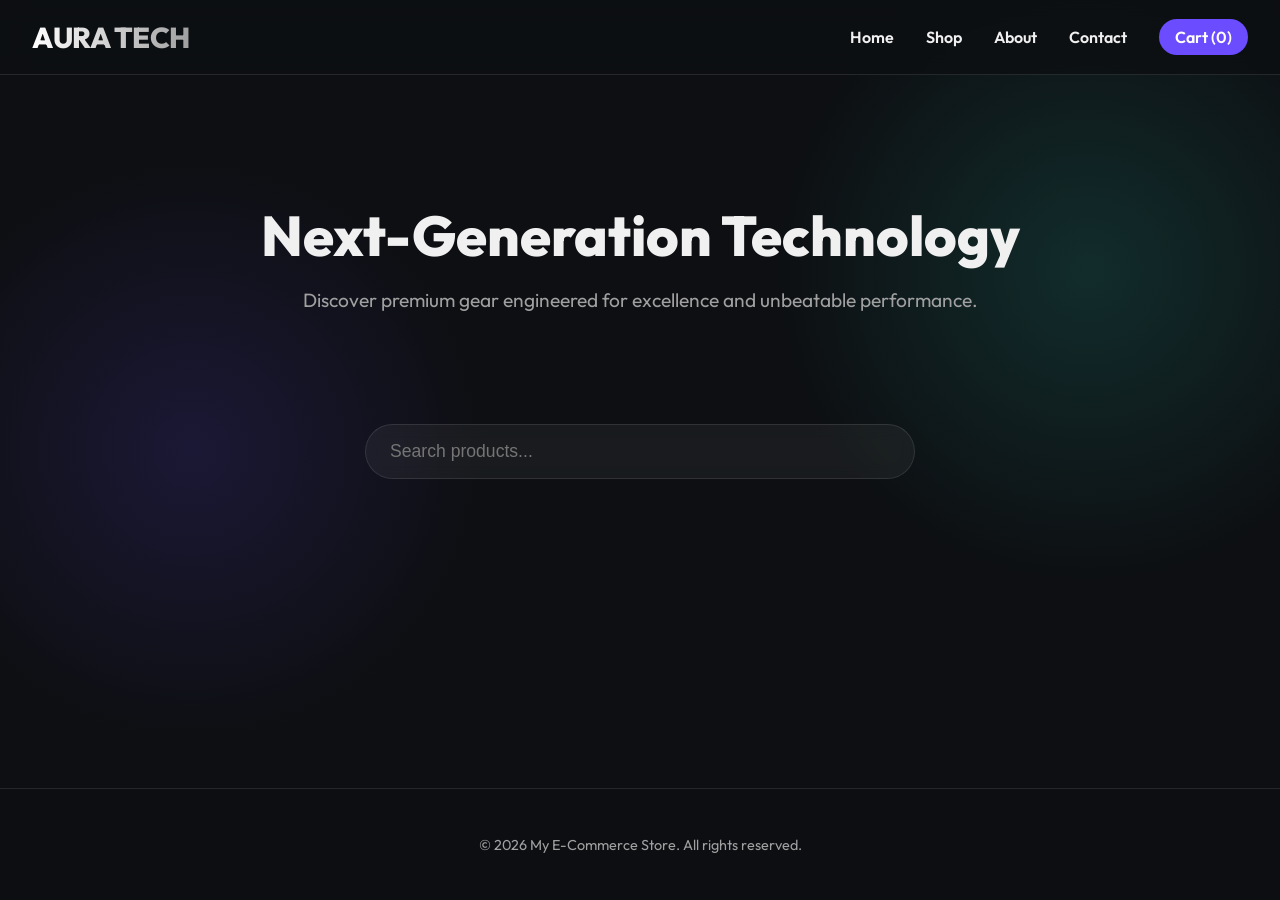
==== E-Commerce-Webpage/index.html @ e9133cf7 "UI Basic" ====
<!DOCTYPE html>
<html lang="en">
<head>
    <meta charset="UTF-8">
    <meta name="viewport" content="width=device-width, initial-scale=1.0">
    <title>My E-Commerce Store</title>
    <link rel="stylesheet" href="style.css">
</head>
<body>
    <header>
        <h1>AURA TECH</h1>
        <button id="menu-toggle" aria-label="Toggle menu">☰</button>
        <nav>
            <ul id="nav-list">
                <li><a href="index.html">Home</a></li>
                <li><a href="index.html#shop">Shop</a></li>
                <li><a href="#">About</a></li>
                <li><a href="#">Contact</a></li>
                <li><a href="cart.html" id="cart-link">Cart (0)</a></li>
            </ul>
        </nav>
    </header>

    <section class="hero">
        <h2>Next-Generation Technology</h2>
        <p>Discover premium gear engineered for excellence and unbeatable performance.</p>
    </section>

    <section id="shop" class="search">
        <input type="text" id="search-input" placeholder="Search products...">
    </section>

    <section class="products" id="product-list">
        <!-- products rendered by script.js -->
    </section>

    <footer>
        <p>&copy; 2026 My E-Commerce Store. All rights reserved.</p>
    </footer>
    <script src="script.js"></script>
</body>
</html>
---- E-Commerce-Webpage/style.css ----
@import url('https://fonts.googleapis.com/css2?family=Outfit:wght@300;400;600;800&display=swap');

:root {
    --bg-color: #0d0f12;
    --card-bg: rgba(255, 255, 255, 0.05);
    --text-main: #f0f0f0;
    --text-muted: #a0a0a0;
    --accent: #6b4cff;
    --accent-hover: #8e73ff;
    --glass-border: rgba(255, 255, 255, 0.1);
    --glass-shadow: 0 8px 32px 0 rgba(0, 0, 0, 0.37);
}

body {
    font-family: 'Outfit', sans-serif;
    margin: 0;
    padding: 0;
    background: var(--bg-color);
    background-image: radial-gradient(circle at 15% 50%, rgba(107, 76, 255, 0.15), transparent 25%),
                      radial-gradient(circle at 85% 30%, rgba(45, 212, 191, 0.15), transparent 25%);
    background-attachment: fixed;
    color: var(--text-main);
    min-height: 100vh;
    display: flex;
    flex-direction: column;
}

header {
    background: rgba(13, 15, 18, 0.8);
    backdrop-filter: blur(12px);
    -webkit-backdrop-filter: blur(12px);
    border-bottom: 1px solid var(--glass-border);
    padding: 1.2rem 2rem;
    display: flex;
    justify-content: space-between;
    align-items: center;
    position: sticky;
    top: 0;
    z-index: 100;
}

header h1 {
    margin: 0;
    font-size: 1.8rem;
    font-weight: 800;
    background: linear-gradient(to right, #fff, #a0a0a0);
    -webkit-background-clip: text;
    -webkit-text-fill-color: transparent;
    letter-spacing: -0.5px;
}

nav ul {
    list-style: none;
    margin: 0;
    padding: 0;
    display: flex;
    align-items: center;
    gap: 2rem;
}

nav a {
    color: var(--text-main);
    text-decoration: none;
    font-weight: 600;
    font-size: 1rem;
    transition: color 0.3s ease;
    position: relative;
}

nav a::after {
    content: '';
    position: absolute;
    width: 0;
    height: 2px;
    bottom: -4px;
    left: 0;
    background-color: var(--accent);
    transition: width 0.3s ease;
}

nav a:hover::after {
    width: 100%;
}

nav a:hover {
    color: var(--accent-hover);
}

#cart-link {
    background: var(--accent);
    padding: 0.5rem 1rem;
    border-radius: 20px;
    color: #fff;
}

#cart-link::after {
    display: none;
}

#cart-link:hover {
    background: var(--accent-hover);
    color: #fff;
    transform: translateY(-2px);
}

.hero {
    padding: 5rem 2rem;
    text-align: center;
    max-width: 800px;
    margin: 0 auto;
}

.hero h2 {
    font-size: 3.5rem;
    font-weight: 800;
    margin-bottom: 1rem;
    line-height: 1.2;
}

.hero p {
    font-size: 1.2rem;
    color: var(--text-muted);
    margin-bottom: 2rem;
}

.search {
    text-align: center;
    padding: 0 2rem 3rem;
}

#search-input {
    width: 100%;
    max-width: 500px;
    padding: 1rem 1.5rem;
    font-size: 1.1rem;
    background: var(--card-bg);
    border: 1px solid var(--glass-border);
    border-radius: 30px;
    color: var(--text-main);
    backdrop-filter: blur(8px);
    transition: all 0.3s ease;
    outline: none;
}

#search-input:focus {
    border-color: var(--accent);
    box-shadow: 0 0 15px rgba(107, 76, 255, 0.3);
}

.products {
    display: grid;
    grid-template-columns: repeat(auto-fill, minmax(280px, 1fr));
    gap: 2rem;
    padding: 0 2rem 4rem;
    max-width: 1400px;
    margin: 0 auto;
    flex-grow: 1;
}

.product {
    background: var(--card-bg);
    border: 1px solid var(--glass-border);
    border-radius: 16px;
    padding: 1.5rem;
    text-align: center;
    backdrop-filter: blur(10px);
    box-shadow: var(--glass-shadow);
    transition: transform 0.4s ease, box-shadow 0.4s ease;
    display: flex;
    flex-direction: column;
}

.product:hover {
    transform: translateY(-10px);
    box-shadow: 0 15px 35px rgba(0, 0, 0, 0.5);
    border-color: rgba(255, 255, 255, 0.2);
}

.product img {
    max-width: 100%;
    height: 200px;
    object-fit: cover;
    border-radius: 12px;
    margin-bottom: 1.5rem;
    transition: transform 0.4s ease;
}

.product:hover img {
    transform: scale(1.05);
}

.product h3 {
    margin: 0 0 0.5rem;
    font-size: 1.2rem;
    font-weight: 600;
}

.product p {
    color: var(--accent);
    font-size: 1.4rem;
    font-weight: 800;
    margin: 0 0 1.5rem;
    flex-grow: 1;
}

button {
    background: var(--accent);
    color: white;
    border: none;
    padding: 0.8rem 1.5rem;
    border-radius: 8px;
    font-size: 1rem;
    font-weight: 600;
    cursor: pointer;
    transition: all 0.3s ease;
    font-family: inherit;
}

button:hover {
    background: var(--accent-hover);
    transform: translateY(-2px);
}

/* Cart Page */
.cart-content {
    max-width: 1000px;
    margin: 0 auto;
    padding: 0 2rem 4rem;
    flex-grow: 1;
    width: 100%;
    box-sizing: border-box;
}

.cart-table {
    width: 100%;
    border-collapse: separate;
    border-spacing: 0 10px;
    margin-top: 1rem;
}

.cart-table th {
    text-transform: uppercase;
    font-size: 0.85rem;
    color: var(--text-muted);
    letter-spacing: 1px;
    padding: 1rem;
    text-align: center;
    border-bottom: 1px solid var(--glass-border);
}

.cart-table th:first-child, .cart-table td:first-child { text-align: left; }

.cart-table td {
    background: var(--card-bg);
    padding: 1.5rem 1rem;
    text-align: center;
    vertical-align: middle;
}

.cart-table tr td:first-child {
    border-top-left-radius: 12px;
    border-bottom-left-radius: 12px;
    font-weight: 600;
}

.cart-table tr td:last-child {
    border-top-right-radius: 12px;
    border-bottom-right-radius: 12px;
}

.qty-input {
    width: 60px;
    padding: 0.5rem;
    background: rgba(0, 0, 0, 0.3);
    border: 1px solid var(--glass-border);
    color: white;
    border-radius: 6px;
    text-align: center;
    font-family: inherit;
}

.remove-item {
    background: rgba(220, 38, 38, 0.2);
    color: #ef4444;
}

.remove-item:hover {
    background: #ef4444;
    color: white;
}

.cart-summary {
    margin-top: 2rem;
    font-size: 1.5rem;
    font-weight: 800;
    text-align: right;
    padding: 2rem;
    background: var(--card-bg);
    border-radius: 16px;
    border: 1px solid var(--glass-border);
}

#cart-total {
    color: var(--accent);
    margin-left: 1rem;
}

.checkout-btn {
    display: block;
    width: 100%;
    margin-top: 1.5rem;
    padding: 1.2rem;
    font-size: 1.2rem;
    border-radius: 12px;
    background: linear-gradient(135deg, var(--accent), #2dd4bf);
    text-transform: uppercase;
    letter-spacing: 1px;
}

.checkout-btn:hover {
    box-shadow: 0 0 20px rgba(45, 212, 191, 0.4);
}

footer {
    background: rgba(13, 15, 18, 0.9);
    border-top: 1px solid var(--glass-border);
    padding: 2rem;
    text-align: center;
    color: var(--text-muted);
    font-size: 0.9rem;
}

/* Responsive Menu */
#menu-toggle {
    display: none;
    background: none;
    border: none;
    color: #fff;
    font-size: 2rem;
    padding: 0;
}

@media (max-width: 768px) {
    #menu-toggle { display: block; }
    nav ul {
        display: none;
        flex-direction: column;
        position: absolute;
        top: 100%;
        left: 0;
        right: 0;
        background: rgba(13, 15, 18, 0.95);
        backdrop-filter: blur(10px);
        padding: 2rem;
        gap: 1.5rem;
        border-bottom: 1px solid var(--glass-border);
    }
    nav.open ul { display: flex; }
    #cart-link { text-align: center; width: max-content; margin: 0 auto; }
}

/* Toast Notification */
.toast-container {
    position: fixed;
    bottom: 2rem;
    right: 2rem;
    z-index: 1000;
    display: flex;
    flex-direction: column;
    gap: 1rem;
}

.toast {
    background: var(--card-bg);
    backdrop-filter: blur(10px);
    border: 1px solid var(--accent);
    color: white;
    padding: 1rem 1.5rem;
    border-radius: 8px;
    box-shadow: 0 5px 15px rgba(0,0,0,0.3);
    animation: slideInToast 0.3s ease forwards;
    display: flex;
    align-items: center;
    gap: 10px;
}

@keyframes slideInToast {
    from { transform: translateX(100%); opacity: 0; }
    to { transform: translateX(0); opacity: 1; }
}
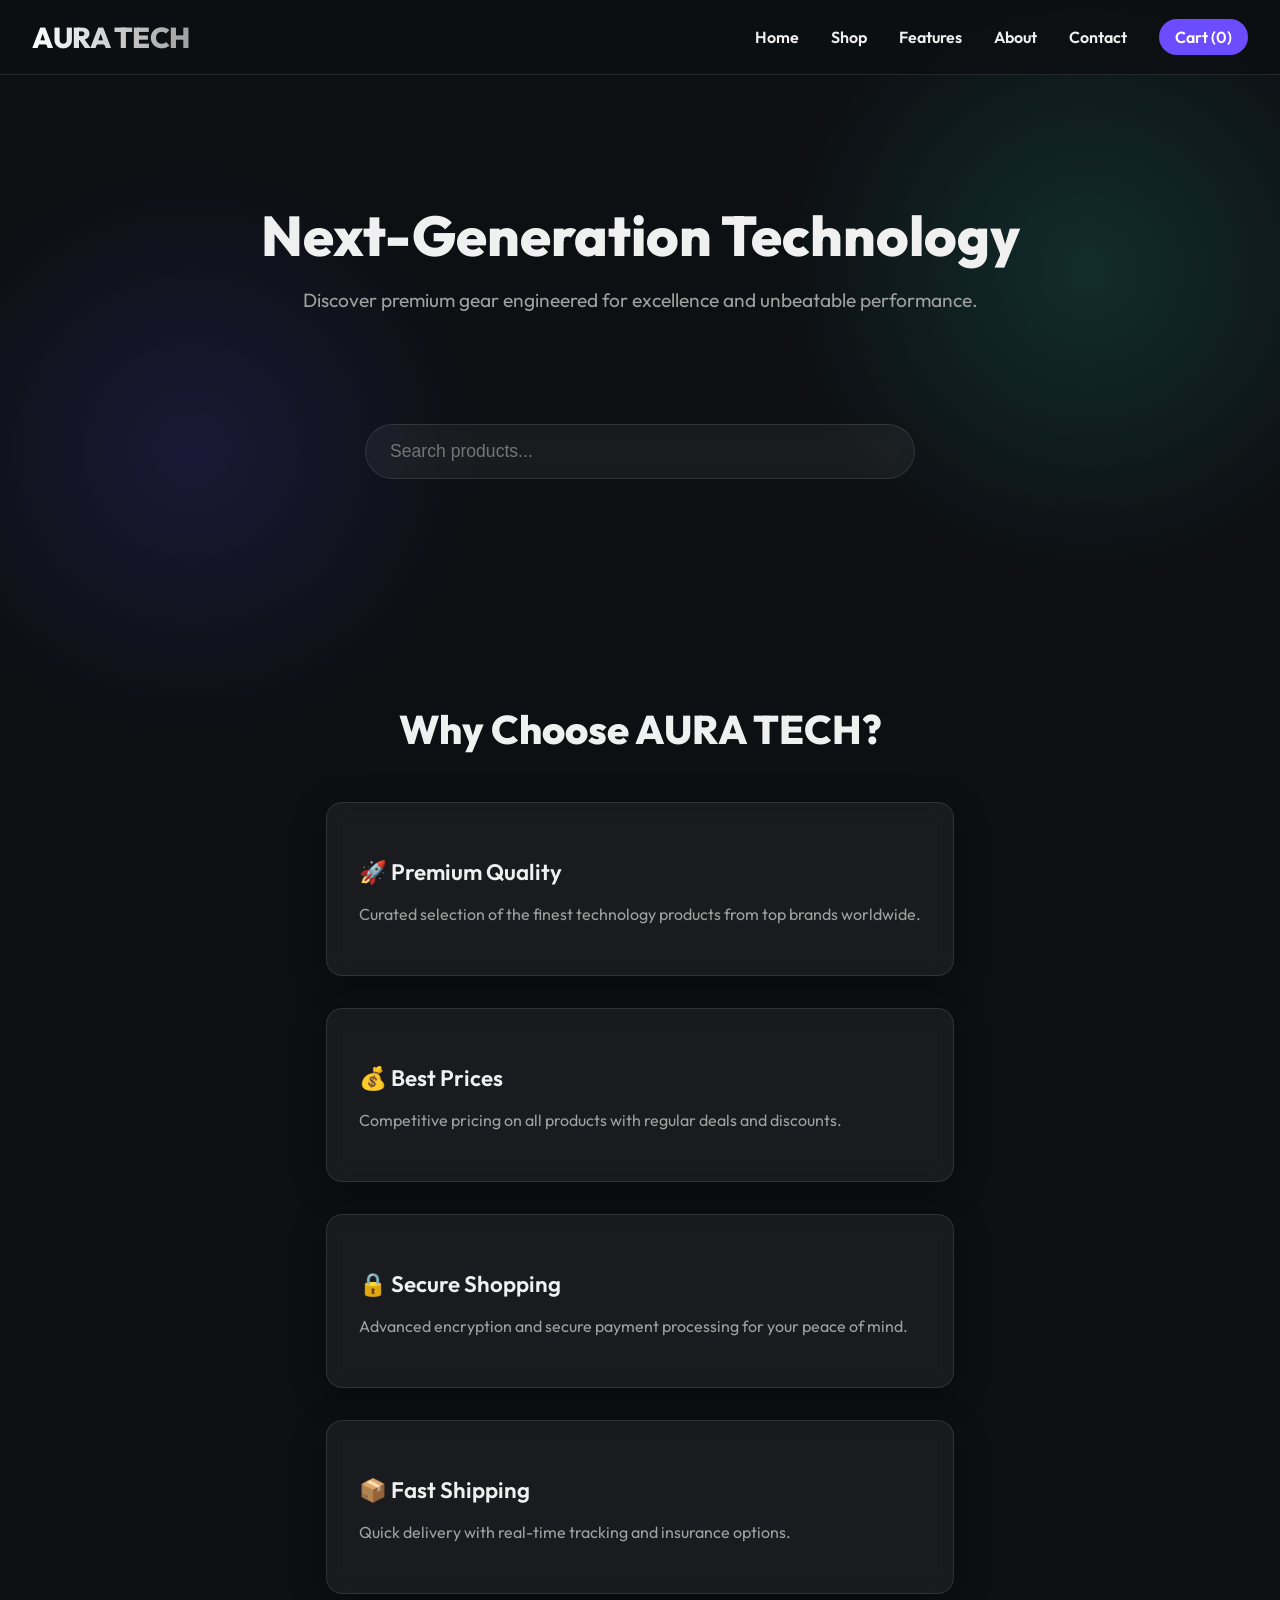
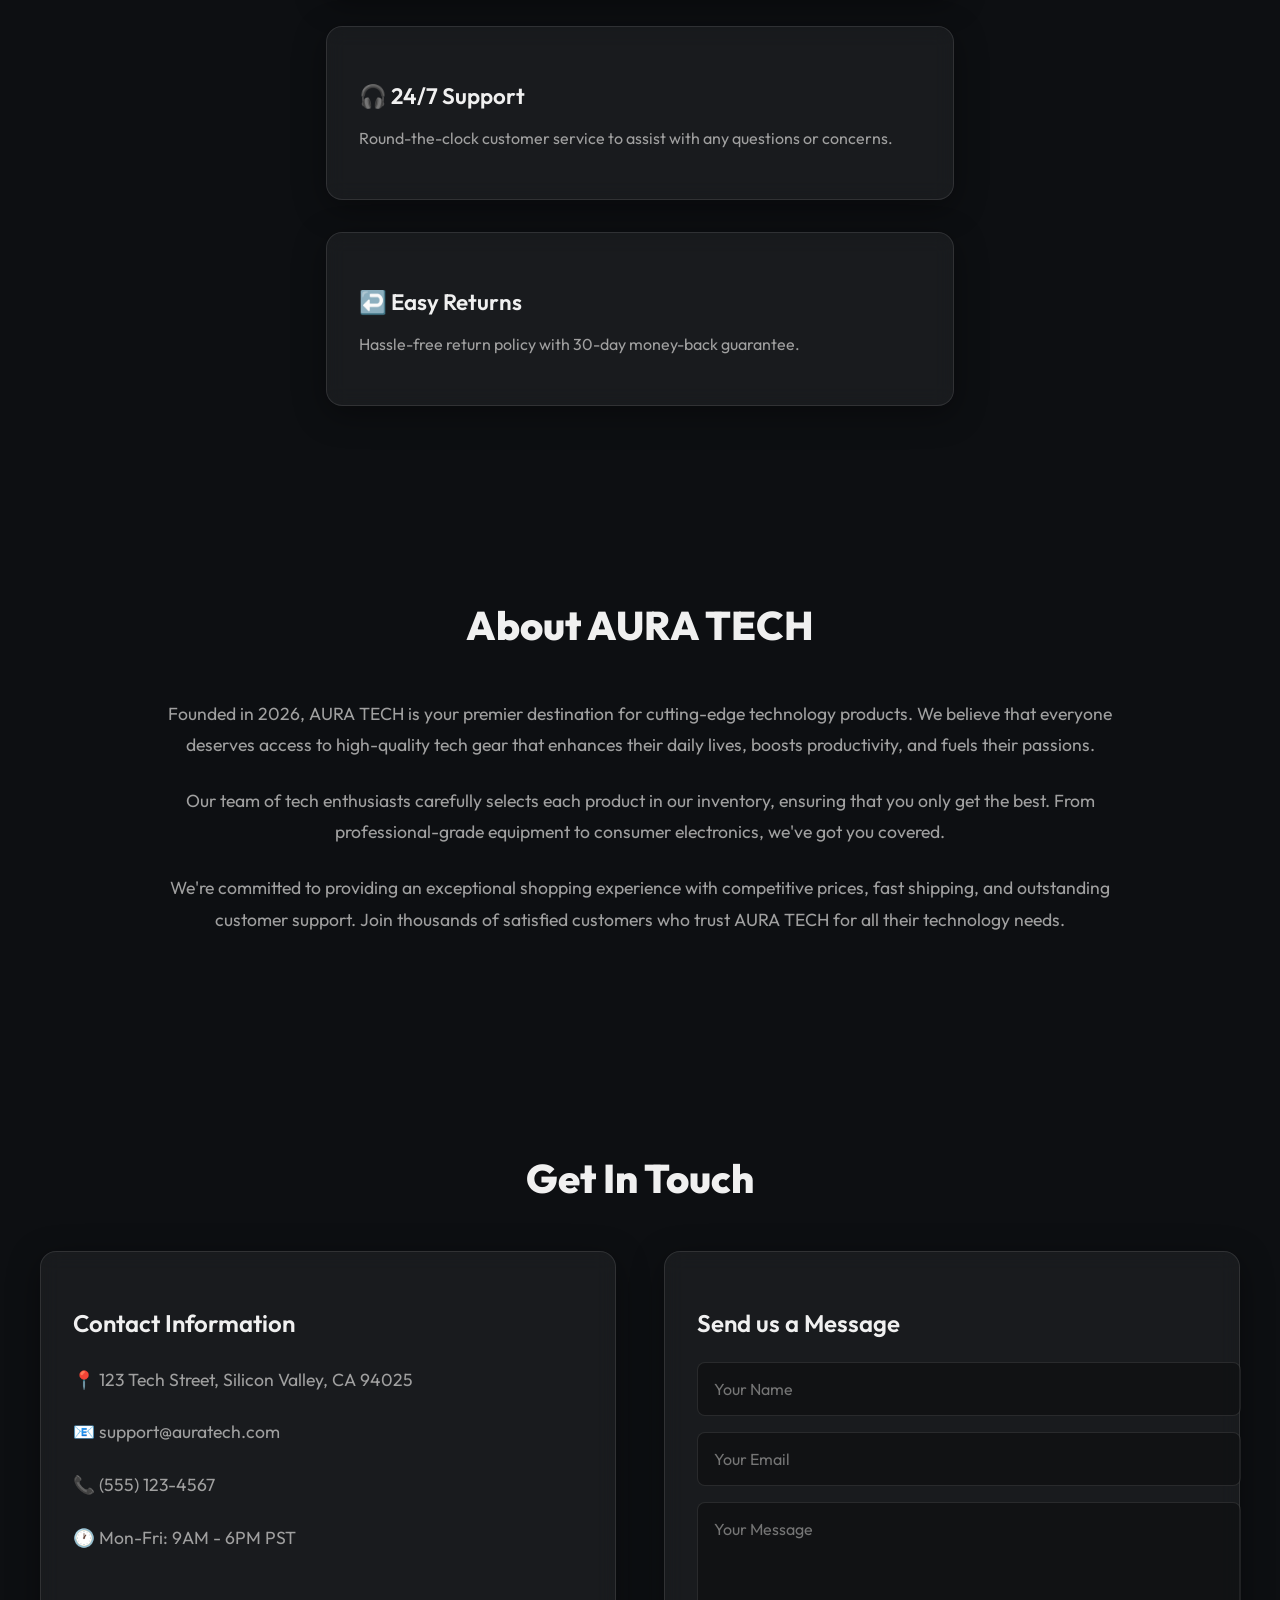
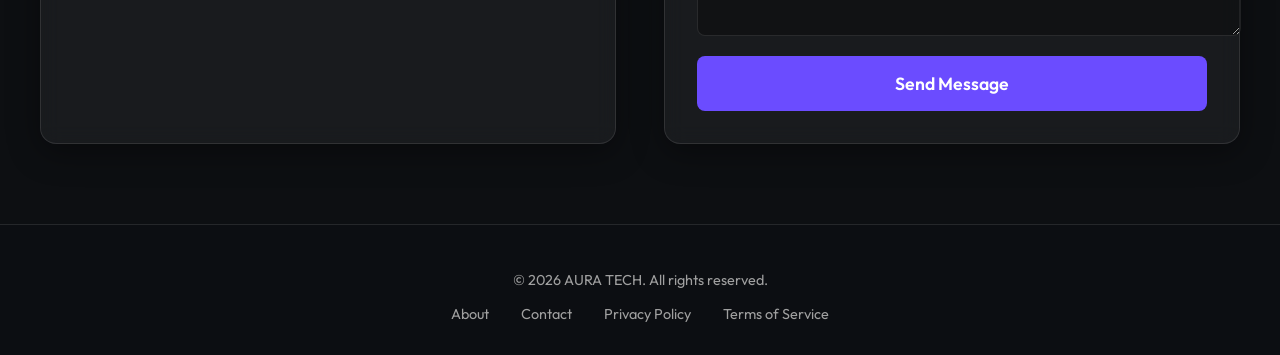
==== commit 5ffc2b39: "Added Products" ====
--- a/E-Commerce-Webpage/index.html
+++ b/E-Commerce-Webpage/index.html
@@ -13,9 +13,10 @@
         <nav>
             <ul id="nav-list">
                 <li><a href="index.html">Home</a></li>
-                <li><a href="index.html#shop">Shop</a></li>
-                <li><a href="#">About</a></li>
-                <li><a href="#">Contact</a></li>
+                <li><a href="#shop">Shop</a></li>
+                <li><a href="#features">Features</a></li>
+                <li><a href="#about">About</a></li>
+                <li><a href="#contact">Contact</a></li>
                 <li><a href="cart.html" id="cart-link">Cart (0)</a></li>
             </ul>
         </nav>
@@ -34,8 +35,75 @@
         <!-- products rendered by script.js -->
     </section>
 
+    <section class="features" id="features">
+        <h2>Why Choose AURA TECH?</h2>
+        <div class="features-grid">
+            <div class="feature-card">
+                <h3>🚀 Premium Quality</h3>
+                <p>Curated selection of the finest technology products from top brands worldwide.</p>
+            </div>
+            <div class="feature-card">
+                <h3>💰 Best Prices</h3>
+                <p>Competitive pricing on all products with regular deals and discounts.</p>
+            </div>
+            <div class="feature-card">
+                <h3>🔒 Secure Shopping</h3>
+                <p>Advanced encryption and secure payment processing for your peace of mind.</p>
+            </div>
+            <div class="feature-card">
+                <h3>📦 Fast Shipping</h4>
+                <p>Quick delivery with real-time tracking and insurance options.</p>
+            </div>
+            <div class="feature-card">
+                <h3>🎧 24/7 Support</h3>
+                <p>Round-the-clock customer service to assist with any questions or concerns.</p>
+            </div>
+            <div class="feature-card">
+                <h3>↩️ Easy Returns</h3>
+                <p>Hassle-free return policy with 30-day money-back guarantee.</p>
+            </div>
+        </div>
+    </section>
+
+    <section class="about" id="about">
+        <h2>About AURA TECH</h2>
+        <div class="about-content">
+            <p>Founded in 2026, AURA TECH is your premier destination for cutting-edge technology products. We believe that everyone deserves access to high-quality tech gear that enhances their daily lives, boosts productivity, and fuels their passions.</p>
+            <p>Our team of tech enthusiasts carefully selects each product in our inventory, ensuring that you only get the best. From professional-grade equipment to consumer electronics, we've got you covered.</p>
+            <p>We're committed to providing an exceptional shopping experience with competitive prices, fast shipping, and outstanding customer support. Join thousands of satisfied customers who trust AURA TECH for all their technology needs.</p>
+        </div>
+    </section>
+
+    <section class="contact" id="contact">
+        <h2>Get In Touch</h2>
+        <div class="contact-content">
+            <div class="contact-info">
+                <h3>Contact Information</h3>
+                <p>📍 123 Tech Street, Silicon Valley, CA 94025</p>
+                <p>📧 support@auratech.com</p>
+                <p>📞 (555) 123-4567</p>
+                <p>🕐 Mon-Fri: 9AM - 6PM PST</p>
+            </div>
+            <div class="contact-form">
+                <h3>Send us a Message</h3>
+                <form id="contact-form">
+                    <input type="text" placeholder="Your Name" required>
+                    <input type="email" placeholder="Your Email" required>
+                    <textarea placeholder="Your Message" rows="5" required></textarea>
+                    <button type="submit">Send Message</button>
+                </form>
+            </div>
+        </div>
+    </section>
+
     <footer>
-        <p>&copy; 2026 My E-Commerce Store. All rights reserved.</p>
+        <p>&copy; 2026 AURA TECH. All rights reserved.</p>
+        <div class="footer-links">
+            <a href="#about">About</a>
+            <a href="#contact">Contact</a>
+            <a href="#">Privacy Policy</a>
+            <a href="#">Terms of Service</a>
+        </div>
     </footer>
     <script src="script.js"></script>
 </body>
--- a/E-Commerce-Webpage/style.css
+++ b/E-Commerce-Webpage/style.css
@@ -387,4 +387,185 @@
 @keyframes slideInToast {
     from { transform: translateX(100%); opacity: 0; }
     to { transform: translateX(0); opacity: 1; }
+}
+
+/* Features Section */
+.features {
+    padding: 5rem 2rem;
+    max-width: 1400px;
+    margin: 0 auto;
+}
+
+.features h2 {
+    text-align: center;
+    font-size: 2.5rem;
+    margin-bottom: 3rem;
+    font-weight: 800;
+}
+
+.features-grid {
+    display: grid;
+    grid-template-columns: repeat(auto-fit, minmax(300px, 1fr));
+    gap: 2rem;
+}
+
+.feature-card {
+    background: var(--card-bg);
+    border: 1px solid var(--glass-border);
+    border-radius: 16px;
+    padding: 2rem;
+    backdrop-filter: blur(10px);
+    box-shadow: var(--glass-shadow);
+    transition: transform 0.3s ease, box-shadow 0.3s ease;
+}
+
+.feature-card:hover {
+    transform: translateY(-5px);
+    box-shadow: 0 12px 30px rgba(0, 0, 0, 0.4);
+}
+
+.feature-card h3 {
+    font-size: 1.4rem;
+    margin-bottom: 1rem;
+    font-weight: 600;
+}
+
+.feature-card p {
+    color: var(--text-muted);
+    line-height: 1.6;
+}
+
+/* About Section */
+.about {
+    padding: 5rem 2rem;
+    max-width: 1000px;
+    margin: 0 auto;
+    text-align: center;
+}
+
+.about h2 {
+    font-size: 2.5rem;
+    margin-bottom: 3rem;
+    font-weight: 800;
+}
+
+.about-content p {
+    font-size: 1.1rem;
+    line-height: 1.8;
+    color: var(--text-muted);
+    margin-bottom: 1.5rem;
+}
+
+/* Contact Section */
+.contact {
+    padding: 5rem 2rem;
+    max-width: 1200px;
+    margin: 0 auto;
+}
+
+.contact h2 {
+    text-align: center;
+    font-size: 2.5rem;
+    margin-bottom: 3rem;
+    font-weight: 800;
+}
+
+.contact-content {
+    display: grid;
+    grid-template-columns: 1fr 1fr;
+    gap: 3rem;
+}
+
+.contact-info {
+    background: var(--card-bg);
+    border: 1px solid var(--glass-border);
+    border-radius: 16px;
+    padding: 2rem;
+    backdrop-filter: blur(10px);
+    box-shadow: var(--glass-shadow);
+}
+
+.contact-info h3 {
+    font-size: 1.5rem;
+    margin-bottom: 1.5rem;
+    font-weight: 600;
+}
+
+.contact-info p {
+    font-size: 1.1rem;
+    line-height: 2;
+    color: var(--text-muted);
+    margin-bottom: 0.5rem;
+}
+
+.contact-form {
+    background: var(--card-bg);
+    border: 1px solid var(--glass-border);
+    border-radius: 16px;
+    padding: 2rem;
+    backdrop-filter: blur(10px);
+    box-shadow: var(--glass-shadow);
+}
+
+.contact-form h3 {
+    font-size: 1.5rem;
+    margin-bottom: 1.5rem;
+    font-weight: 600;
+}
+
+.contact-form input,
+.contact-form textarea {
+    width: 100%;
+    padding: 1rem;
+    margin-bottom: 1rem;
+    background: rgba(0, 0, 0, 0.3);
+    border: 1px solid var(--glass-border);
+    border-radius: 8px;
+    color: var(--text-main);
+    font-family: inherit;
+    font-size: 1rem;
+    transition: border-color 0.3s ease;
+}
+
+.contact-form input:focus,
+.contact-form textarea:focus {
+    outline: none;
+    border-color: var(--accent);
+}
+
+.contact-form button {
+    width: 100%;
+    padding: 1rem;
+    font-size: 1.1rem;
+}
+
+/* Footer Links */
+.footer-links {
+    display: flex;
+    justify-content: center;
+    gap: 2rem;
+    margin-top: 1rem;
+}
+
+.footer-links a {
+    color: var(--text-muted);
+    text-decoration: none;
+    transition: color 0.3s ease;
+}
+
+.footer-links a:hover {
+    color: var(--accent);
+}
+
+/* Responsive for Contact Section */
+@media (max-width: 768px) {
+    .contact-content {
+        grid-template-columns: 1fr;
+    }
+    
+    .features h2,
+    .about h2,
+    .contact h2 {
+        font-size: 2rem;
+    }
 }
